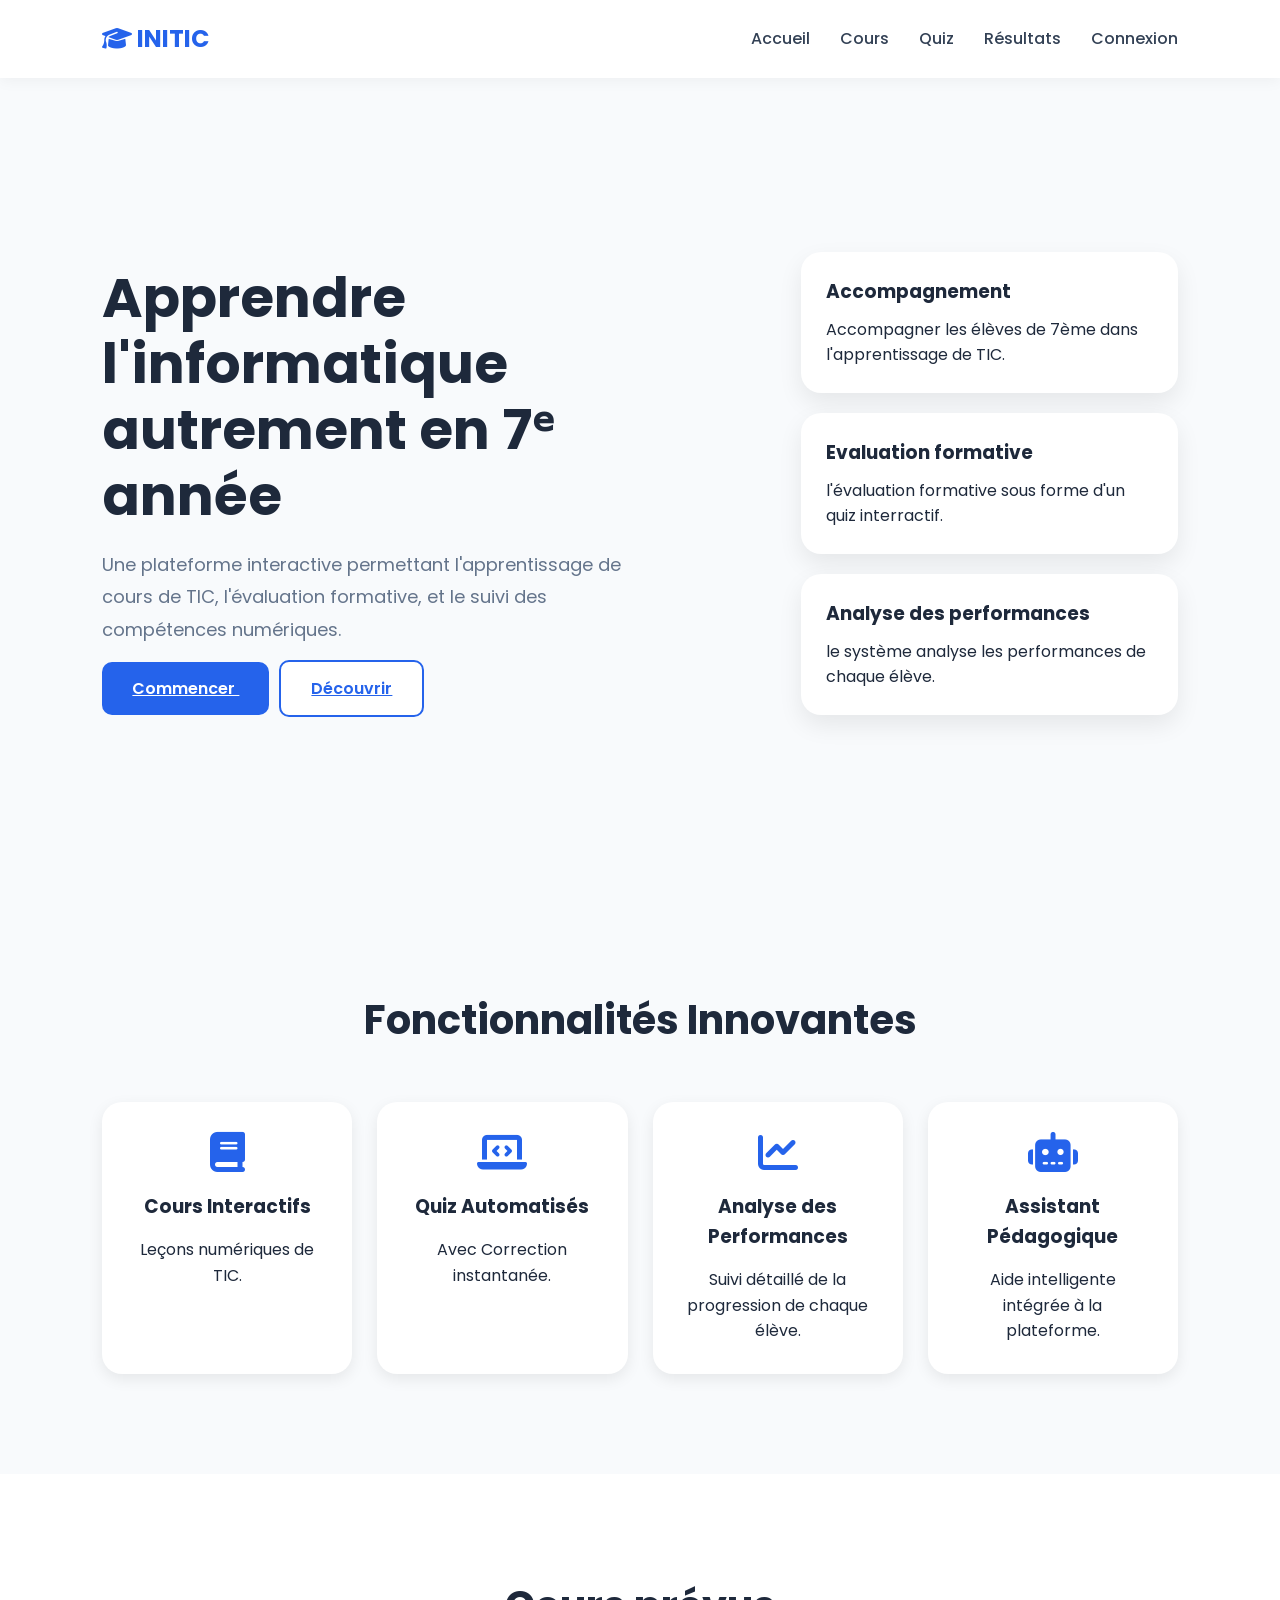
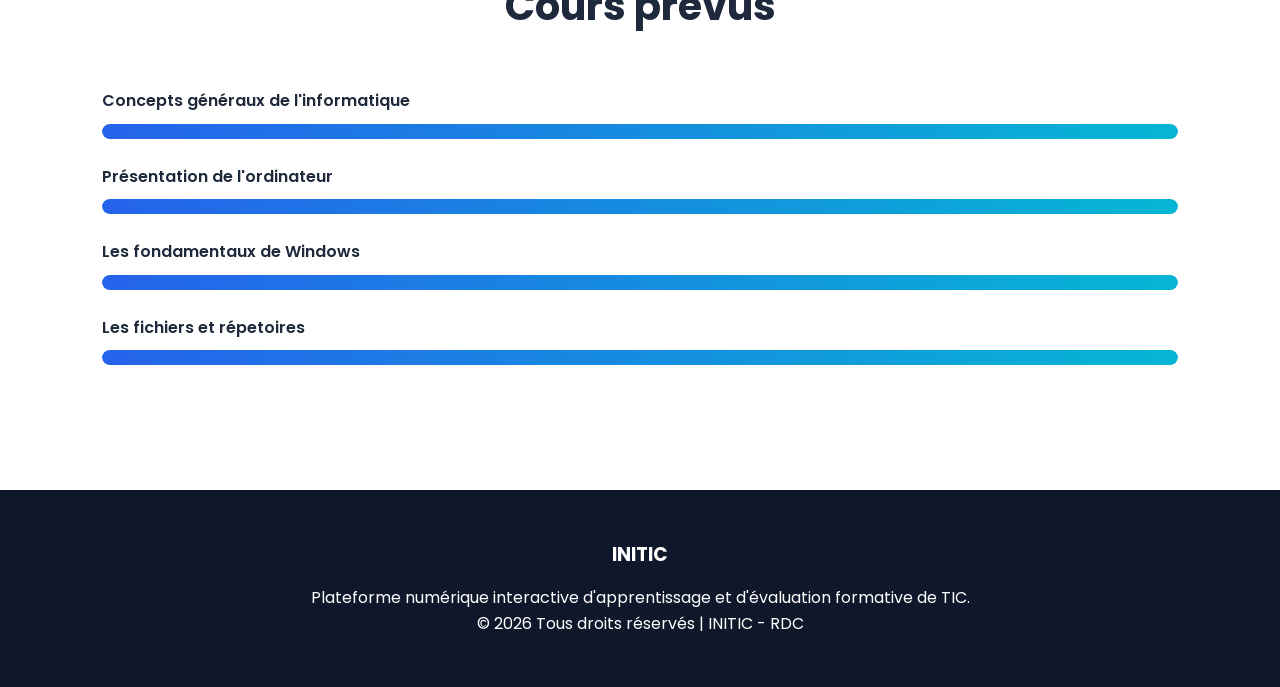
==== Application/index.html @ a900f342 "premier commit" ====
<!DOCTYPE html>
<html lang="fr">

<head>
    <meta charset="UTF-8">
    <meta name="viewport" content="width=device-width, initial-scale=1.0">
    <title>INITIC - Plateforme d'apprentissage numérique</title>

    <link rel="stylesheet" href="../CSS/responsive.css">
    <link rel="stylesheet" href="../CSS/Style.css">

    <link rel="preconnect" href="https://fonts.googleapis.com">
    <link href="https://fonts.googleapis.com/css2?family=Poppins:wght@300;400;500;600;700&display=swap"
        rel="stylesheet">

    <link rel="stylesheet"
        href="https://cdnjs.cloudflare.com/ajax/libs/font-awesome/6.7.1/css/all.min.css">
</head>

<body onload="updateNavbar()">

    <!-- HEADER -->

    <header class="header">

        <div class="logo">
            <i class="fa-solid fa-graduation-cap"></i>
            INITIC
        </div>

        <nav aria-label="Navigation principale">
            <ul>
                <li><a href="index.html" title="Accueil" aria-label="Aller à l'accueil">Accueil</a></li>
                <li><a href="Cours.html" title="Mes cours" aria-label="Voir mes cours">Cours</a></li>
                <li><a href="Quiz.html" title="Quiz" aria-label="Accéder aux quiz">Quiz</a></li>
                <li><a href="Resultats.html" title="Résultats obtenus" aria-label="Voir mes résultats">Résultats</a></li>
                <li><a href="login.html" title="Se connecter" aria-label="Page de connexion">Connexion</a></li>
            </ul>
        </nav>

    </header>

    <!-- HERO -->

    <section class="hero">

        <div class="hero-left">

            <h1>
                Apprendre l'informatique autrement en 7ᵉ année
            </h1>

            <p>
                Une plateforme interactive permettant
                l'apprentissage de cours de TIC, l'évaluation formative,
                 et le suivi
                des compétences numériques.
            </p>

            <div class="hero-buttons">

                <a href="#" onclick="checkAccessAndNavigate('Cours.html'); return false;" class="btn-primary" aria-label="Commencer l'apprentissage" title="Commencer">
                    Commencer
                </a>

                <a href="#" onclick="checkAccessAndNavigate('Resultats.html'); return false;" class="btn-secondary" aria-label="Découvrir la plateforme" title="Découvrir">
                    Découvrir
                </a>

            </div>

        </div>

        <div class="hero-right">

            <div class="card-preview">

                <h3>Accompagnement</h3>

                <p>
                    Accompagner les élèves de 7ème dans l'apprentissage de TIC.
                </p>

            </div>

            <div class="card-preview">

                <h3>Evaluation formative</h3>

                <p>
                   l'évaluation formative sous forme d'un quiz interractif.
                </p>

            </div>

            <div class="card-preview">

                <h3>Analyse des performances</h3>

                <p>
                    le système analyse les performances de chaque élève.
                </p>

            </div>

        </div>

    </section>

    <!-- FONCTIONNALITÉS -->

    <section class="features">

        <h2>Fonctionnalités Innovantes</h2>

        <div class="feature-grid">

            <div class="feature-card">
                <i class="fa-solid fa-book"></i>
                <h3>Cours Interactifs</h3>
                <p>Leçons numériques de TIC.</p>
            </div>

            <div class="feature-card">
                <i class="fa-solid fa-laptop-code"></i>
                <h3>Quiz Automatisés</h3>
                <p> Avec Correction instantanée.</p>
            </div>

            <div class="feature-card">
                <i class="fa-solid fa-chart-line"></i>
                <h3>Analyse des Performances</h3>
                <p>Suivi détaillé de la progression de chaque élève.</p>
            </div>

            <div class="feature-card">
                <i class="fa-solid fa-robot"></i>
                <h3>Assistant Pédagogique</h3>
                <p>Aide intelligente intégrée à la plateforme.</p>
            </div>

        </div>

    </section>

    <!-- RÉSULTATS OBTENUS -->

    <section class="skills">

        <h2>Cours prévus</h2>

        <div class="skill-box">

            <div class="skill">
                <span>Concepts généraux de l'informatique</span>
                <div class="progress">
                    <div style="width:100%"></div>
                </div>
            </div>

            <div class="skill">
                <span>Présentation de l'ordinateur</span>
                <div class="progress">
                    <div style="width:100%"></div>
                </div>
            </div>

            <div class="skill">
                <span>Les fondamentaux de Windows</span>
                <div class="progress">
                    <div style="width:100%"></div>
                </div>
            </div>

            <div class="skill">
                <span>Les fichiers et répetoires</span>
                <div class="progress">
                    <div style="width:100%"></div>
                </div>
            </div>

        </div>

    </section>

    <!-- FOOTER -->

    <footer>

        <h3>INITIC</h3>

        <p>
            Plateforme numérique interactive d'apprentissage
            et d'évaluation formative de TIC.
        </p>

        <p>
            © 2026 Tous droits réservés | INITIC - RDC
        </p>

    </footer>

<script src="../Java Script/Protection.js"></script>
<script>
// Mise à jour dynamique de la navbar selon l'authentification
function updateNavbar() {
    const isConnected = localStorage.getItem('isConnected') === 'true';
    const navList = document.querySelector('nav ul');
    
    if (isConnected) {
        // Remplacer le lien "Connexion" par "Déconnexion"
        const connectionLink = navList.querySelector('li:last-child');
        connectionLink.innerHTML = '<a href="#" onclick="logout(); return false;" title="Se déconnecter" aria-label="Déconnexion">Déconnexion</a>';
        
        // Mettre à jour les liens pour qu'ils soient accessibles
        const coursLink = navList.querySelector('li:nth-child(2) a');
        const quizLink = navList.querySelector('li:nth-child(3) a');
        const resultsLink = navList.querySelector('li:nth-child(4) a');
        
        if (coursLink) coursLink.style.cursor = 'pointer';
        if (quizLink) quizLink.style.cursor = 'pointer';
        if (resultsLink) resultsLink.style.cursor = 'pointer';
    }
}

// Initialiser la navbar au chargement
document.addEventListener('DOMContentLoaded', function() {
    updateNavbar();
    
    // Ajouter un listener pour les changements de connexion
    window.addEventListener('storage', function(e) {
        if (e.key === 'isConnected') {
            updateNavbar();
        }
    });
});

// Redirection pour les boutons du hero si pas connecté
function checkAccessAndNavigate(url) {
    const isConnected = localStorage.getItem('isConnected') === 'true';
    if (!isConnected) {
        alert('Vous devez être connecté pour accéder à cette page. Veuillez vous connecter ou créer un compte.');
        window.location.href = 'login.html';
    } else {
        window.location.href = url;
    }
}
</script>

</body>

</html>
---- CSS/responsive.css ----
/* RESPONSIVE GLOBAL */

:root {
  --primary: #2563eb;
  --primary-dark: #1d4ed8;
  --secondary: #06b6d4;
  --success: #10b981;
  --danger: #ef4444;
  --warning: #f59e0b;
  --light: #f8fafc;
  --dark: #1e293b;
  --gray: #64748b;
  --border: #e2e8f0;
  --radius: 12px;
  --shadow-sm: 0 2px 8px rgba(0,0,0,0.08);
  --shadow-md: 0 5px 15px rgba(0,0,0,0.1);
  --shadow-lg: 0 20px 60px rgba(0,0,0,0.15);
  --surface: #ffffff;
  --muted: #f1f5f9;
  --text: #0f172a;
}

* {
  margin: 0;
  padding: 0;
  box-sizing: border-box;
}

html {
  scroll-behavior: smooth;
}

body {
  font-family: 'Poppins', sans-serif;
  color: var(--dark);
  background: var(--light);
  line-height: 1.6;
}

.header-responsive {
  backdrop-filter: blur(10px);
}

.nav-menu a,
.mobile-nav a,
.teacher-dashboard-link {
  border-radius: 8px;
  padding: 0.45rem 0.7rem;
  line-height: 1;
}

.nav-menu a:hover,
.mobile-nav a:hover,
.teacher-dashboard-link:hover {
  background: #eff6ff;
  color: var(--primary) !important;
}

.teacher-dashboard-link {
  color: #334155;
  font-weight: 500;
  text-decoration: none;
}

.courses-container,
.assistant-container,
.results-container,
.dashboard-container {
  width: min(100%, 1200px);
}

.course-card,
.competence-card,
.chart-card,
.stat-card,
#quizContainer,
#resultContainer > div,
#chatBox {
  border: 1px solid rgba(226, 232, 240, 0.85);
}

.course-card,
.competence-card,
.chart-card,
.stat-card {
  border-radius: 10px !important;
}

.course-card:hover,
.competence-card:hover,
.stat-card:hover {
  transform: translateY(-3px);
  box-shadow: 0 14px 30px rgba(15, 23, 42, 0.1) !important;
}

.quiz-option {
  align-items: center;
  background: #fff;
  border: 2px solid var(--border);
  border-radius: 10px;
  color: var(--text);
  display: flex;
  gap: 0.85rem;
  min-height: 58px;
  padding: 0.95rem 1rem;
  text-align: left;
  width: 100%;
}

.quiz-option-letter {
  align-items: center;
  background: #eef2ff;
  border-radius: 999px;
  color: #4f46e5;
  display: inline-flex;
  flex: 0 0 34px;
  font-weight: 700;
  height: 34px;
  justify-content: center;
}

.quiz-option.selected {
  background: #f5f3ff !important;
  border-color: #8b5cf6 !important;
  color: #312e81 !important;
}

.quiz-option.selected .quiz-option-letter {
  background: #8b5cf6;
  color: #fff;
}

.message-content {
  overflow-wrap: anywhere;
}

.message.bot .message-content strong {
  color: var(--primary);
}

/* HEADER RESPONSIVE */

.header {
  display: flex;
  justify-content: space-between;
  align-items: center;
  padding: 1rem 2%;
  background: white;
  box-shadow: var(--shadow-sm);
  position: sticky;
  top: 0;
  z-index: 1000;
  gap: 1rem;
}

.logo {
  font-size: clamp(18px, 4vw, 28px);
  font-weight: 700;
  color: var(--primary);
  white-space: nowrap;
}

nav ul {
  display: flex;
  list-style: none;
  gap: clamp(15px, 3vw, 30px);
  flex-wrap: wrap;
  justify-content: center;
}

nav a {
  text-decoration: none;
  color: var(--dark);
  font-weight: 500;
  transition: 0.3s ease;
  font-size: clamp(12px, 2vw, 16px);
}

nav a:hover {
  color: var(--primary);
}

/* BUTTONS */

.btn-primary,
.btn-secondary,
button {
  border: none;
  border-radius: var(--radius);
  cursor: pointer;
  font-weight: 600;
  transition: all 0.3s ease;
  padding: clamp(10px, 2vw, 15px) clamp(15px, 3vw, 30px);
  font-size: clamp(13px, 2vw, 16px);
  font-family: 'Poppins', sans-serif;
}

.btn-primary {
  background: linear-gradient(135deg, var(--primary), var(--primary-dark));
  color: white;
}

.btn-primary:hover {
  transform: translateY(-3px);
  box-shadow: var(--shadow-md);
}

.btn-secondary {
  background: white;
  border: 2px solid var(--primary);
  color: var(--primary);
}

.btn-secondary:hover {
  background: var(--primary);
  color: white;
}

/* FORMS */

input,
textarea,
select {
  width: 100%;
  padding: clamp(10px, 2vw, 14px);
  border: 2px solid var(--border);
  border-radius: var(--radius);
  font-family: 'Poppins', sans-serif;
  font-size: clamp(13px, 2vw, 14px);
  transition: all 0.3s ease;
}

input:focus,
textarea:focus,
select:focus {
  outline: none;
  border-color: var(--primary);
  box-shadow: 0 0 0 3px rgba(37, 99, 235, 0.1);
}

input::placeholder {
  color: #cbd5e1;
}

/* CARDS */

.card,
.card-preview {
  background: white;
  border-radius: var(--radius);
  padding: clamp(15px, 3vw, 25px);
  box-shadow: var(--shadow-sm);
  transition: all 0.3s ease;
}

.card:hover,
.card-preview:hover {
  transform: translateY(-5px);
  box-shadow: var(--shadow-md);
}

/* PROGRESS BAR */

.progress-bar {
  height: 12px;
  background: var(--border);
  border-radius: 20px;
  overflow: hidden;
  margin: 10px 0;
}

.progress-bar > div {
  height: 100%;
  background: linear-gradient(90deg, var(--primary), var(--secondary));
  border-radius: 20px;
  transition: width 0.3s ease;
}

/* TABLES */

table {
  width: 100%;
  border-collapse: collapse;
  margin: 20px 0;
  font-size: clamp(12px, 2vw, 14px);
}

thead {
  background: var(--light);
  border-bottom: 2px solid var(--border);
}

th, td {
  padding: clamp(8px, 2vw, 12px);
  text-align: left;
}

tbody tr {
  border-bottom: 1px solid var(--border);
  transition: background 0.2s ease;
}

tbody tr:hover {
  background: var(--light);
}

/* RESPONSIVE BREAKPOINTS */

/* Tablets (768px and below) */
@media (max-width: 768px) {
  
  .header {
    padding: 0.75rem 3%;
  }

  nav ul {
    gap: 15px;
  }

  nav a {
    font-size: 14px;
  }

  .nav-menu {
    display: none !important;
  }

  .mobile-nav a,
  .mobile-nav button {
    width: 100%;
  }

  input,
  textarea,
  select,
  button {
    padding: 12px;
    font-size: 14px;
  }

  .card,
  .card-preview {
    padding: 15px;
  }

  table {
    font-size: 12px;
  }

  th, td {
    padding: 8px;
  }

}

/* Small devices (480px and below) */
@media (max-width: 480px) {
  
  .header {
    padding: 0.5rem 2%;
  }

  .logo {
    font-size: 16px;
  }

  nav ul {
    gap: 10px;
  }

  nav a {
    font-size: 12px;
  }

  input,
  textarea,
  select,
  button {
    padding: 10px;
    font-size: 13px;
  }

  .quiz-option {
    min-height: 54px;
    padding: 0.85rem;
  }

  .card,
  .card-preview {
    padding: 12px;
  }

  table {
    font-size: 11px;
    overflow-x: auto;
  }

  th, td {
    padding: 6px;
  }

}

/* Extra small devices (320px and below) */
@media (max-width: 320px) {
  
  .header {
    flex-direction: column;
  }

  .logo {
    font-size: 14px;
  }

  nav ul {
    gap: 8px;
  }

}
---- CSS/Style.css ----
*{
margin:0;
padding:0;
box-sizing:border-box;
font-family:'Poppins',sans-serif;
}

body{
background:#f8fafc;
color:#1e293b;
}

/* HEADER */

.header{
display:flex;
justify-content:space-between;
align-items:center;
padding:20px 8%;
background:white;
box-shadow:0 2px 15px rgba(0,0,0,0.05);
position:sticky;
top:0;
z-index:100;
}

.logo{
font-size:24px;
font-weight:700;
color:#2563eb;
}

nav ul{
display:flex;
list-style:none;
gap:30px;
}

nav a{
text-decoration:none;
color:#334155;
font-weight:500;
transition:0.3s;
}

nav a:hover{
color:#2563eb;
}

/* HERO */

.hero{
display:flex;
justify-content:space-between;
align-items:center;
padding:80px 8%;
min-height:90vh;
}

.hero-left{
width:50%;
}

.badge{
background:#dbeafe;
color:#2563eb;
padding:10px 20px;
border-radius:30px;
display:inline-block;
margin-bottom:20px;
font-weight:600;
}

.hero-left h1{
font-size:55px;
line-height:1.2;
margin-bottom:20px;
}

.hero-left p{
font-size:18px;
line-height:1.8;
color:#64748b;
}

.hero-buttons{
margin-top:30px;
}

.btn-primary{
background:#2563eb;
color:white;
padding:15px 30px;
border:none;
border-radius:10px;
cursor:pointer;
font-size:16px;
margin-right:10px;
}

.btn-secondary{
background:white;
border:2px solid #2563eb;
padding:15px 30px;
border-radius:10px;
cursor:pointer;
color:#2563eb;
font-size:16px;
}

/* CARDS */

.hero-right{
display:grid;
grid-template-columns:1fr;
gap:20px;
width:35%;
}

.card-preview{
background:white;
padding:25px;
border-radius:20px;
box-shadow:0 10px 25px rgba(0,0,0,0.08);
transition:0.4s;
}

.card-preview:hover{
transform:translateY(-8px);
}

.card-preview h3{
margin-bottom:10px;
}

/* FEATURES */

.features{
padding:100px 8%;
}

.features h2{
text-align:center;
margin-bottom:50px;
font-size:40px;
}

.feature-grid{
display:grid;
grid-template-columns:repeat(auto-fit,minmax(250px,1fr));
gap:25px;
}

.feature-card{
background:white;
padding:30px;
text-align:center;
border-radius:20px;
box-shadow:0 5px 15px rgba(0,0,0,0.08);
}

.feature-card i{
font-size:40px;
margin-bottom:20px;
color:#2563eb;
}

.feature-card h3{
margin-bottom:15px;
}

/* SKILLS */

.skills{
padding:100px 8%;
background:white;
}

.skills h2{
text-align:center;
margin-bottom:50px;
font-size:40px;
}

.skill{
margin-bottom:25px;
}

.skill span{
font-weight:600;
}

.progress{
height:15px;
background:#e2e8f0;
border-radius:20px;
margin-top:10px;
overflow:hidden;
}

.progress div{
height:100%;
background:linear-gradient(
90deg,
#2563eb,
#06b6d4
);
border-radius:20px;
}

/* FOOTER */

footer{
background:#0f172a;
color:white;
padding:50px;
text-align:center;
}

footer h3{
margin-bottom:15px;
}

/* RESPONSIVE */

@media(max-width:1024px){

.hero{
padding:60px 5%;
}

.hero-left h1{
font-size:45px;
}

.hero-left p{
font-size:16px;
}

nav ul{
gap:20px;
}

nav a{
font-size:14px;
}

}

@media(max-width:768px){

.header{
padding:15px 5%;
}

.logo{
font-size:20px;
}

.hero{
flex-direction:column;
padding:40px 5%;
min-height:auto;
}

.hero-left{
width:100%;
text-align:center;
margin-bottom:30px;
}

.hero-right{
width:100%;
margin-top:0;
}

.hero-left h1{
font-size:32px;
line-height:1.3;
}

.hero-left p{
font-size:15px;
}

.hero-buttons{
display:flex;
flex-direction:column;
gap:15px;
margin-top:25px;
}

.btn-primary,
.btn-secondary{
width:100%;
padding:12px 20px;
font-size:14px;
margin-right:0;
}

nav ul{
display:none;
}

.feature-grid{
grid-template-columns:1fr;
gap:15px;
}

.skills{
padding:60px 5%;
}

.features{
padding:60px 5%;
}

.progress{
height:12px;
}

}

@media(max-width:480px){

.header{
padding:12px 3%;
flex-wrap:wrap;
}

.logo{
font-size:18px;
width:100%;
text-align:center;
margin-bottom:10px;
}

nav{
width:100%;
}

nav ul{
display:none;
flex-direction:column;
width:100%;
gap:0;
}

nav ul.mobile-menu{
display:flex;
}

.hero{
padding:20px 3%;
}

.hero-left h1{
font-size:24px;
}

.hero-left p{
font-size:14px;
}

.btn-primary,
.btn-secondary{
padding:10px 15px;
font-size:13px;
}

.card-preview{
padding:15px;
}

.card-preview h3{
font-size:16px;
}

.features h2,
.skills h2{
font-size:28px;
margin-bottom:30px;
}

.feature-card{
padding:20px;
}

.feature-card i{
font-size:30px;
margin-bottom:15px;
}

}
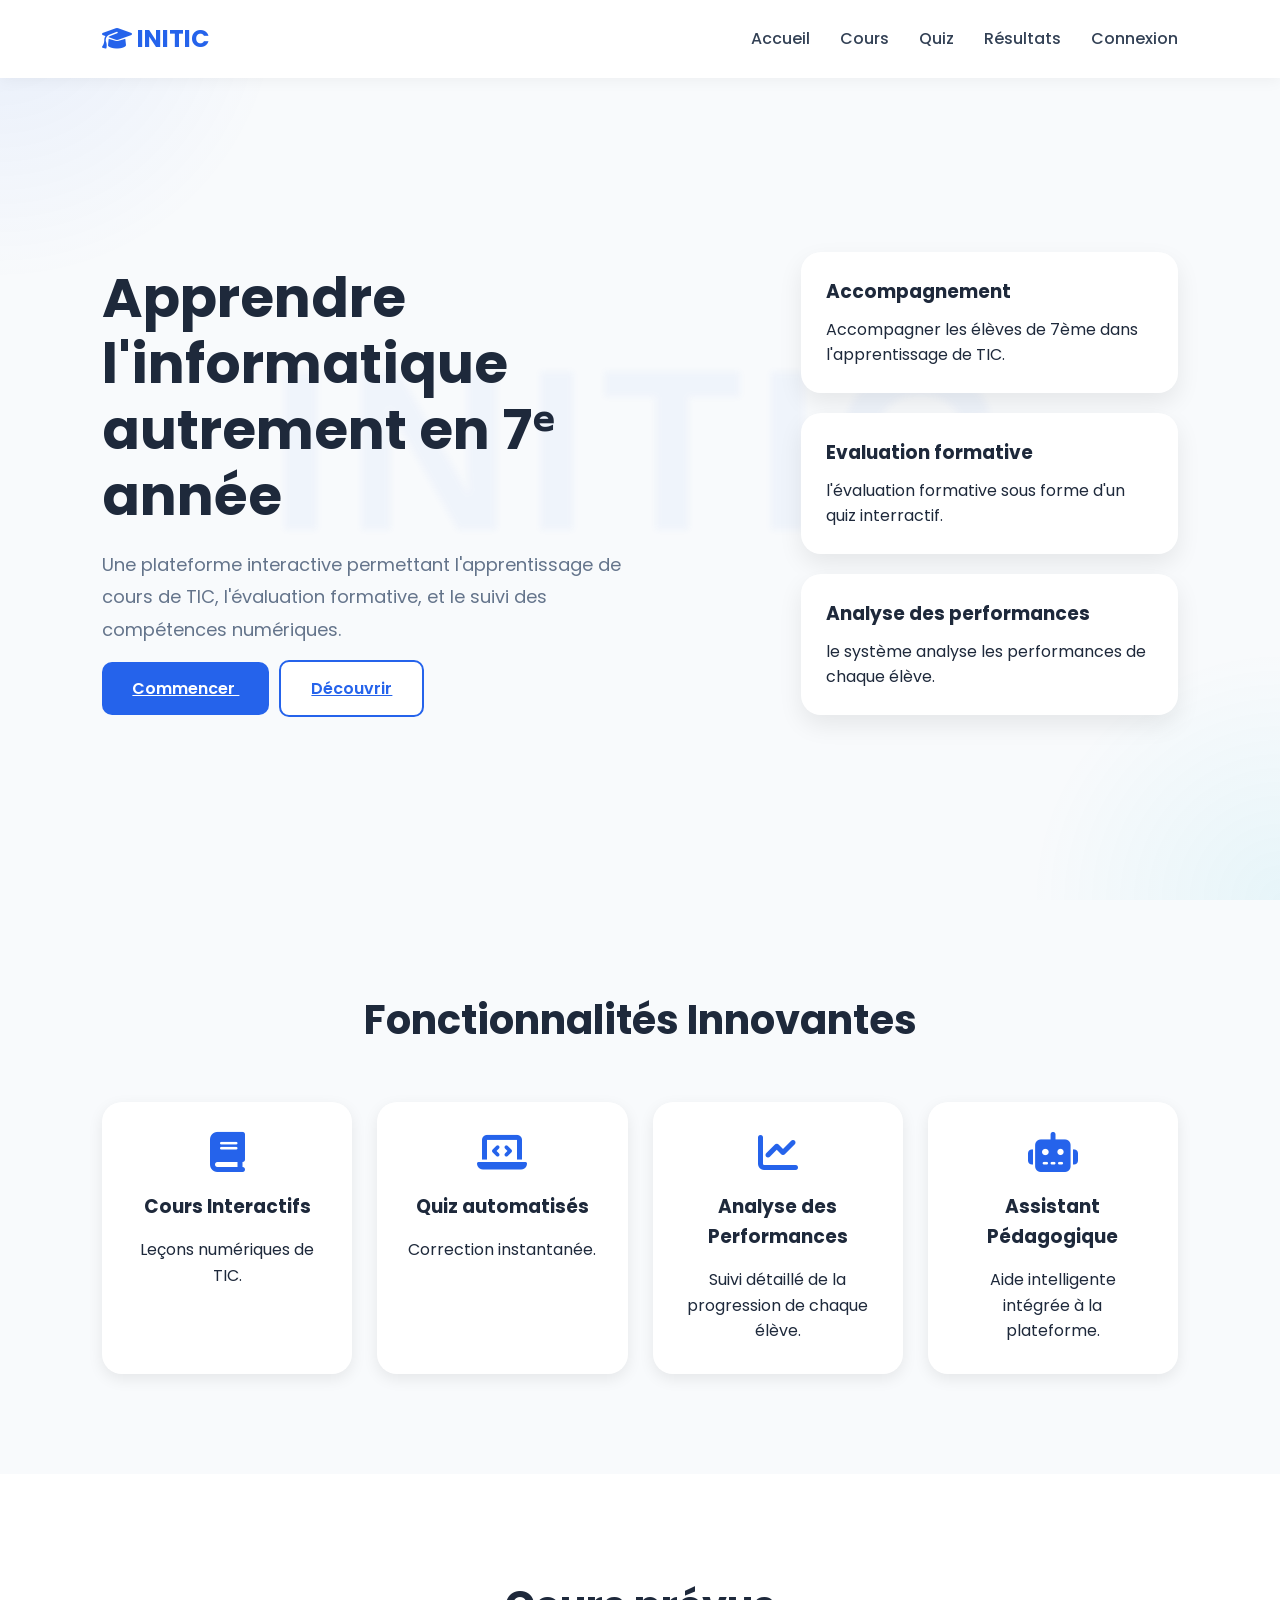
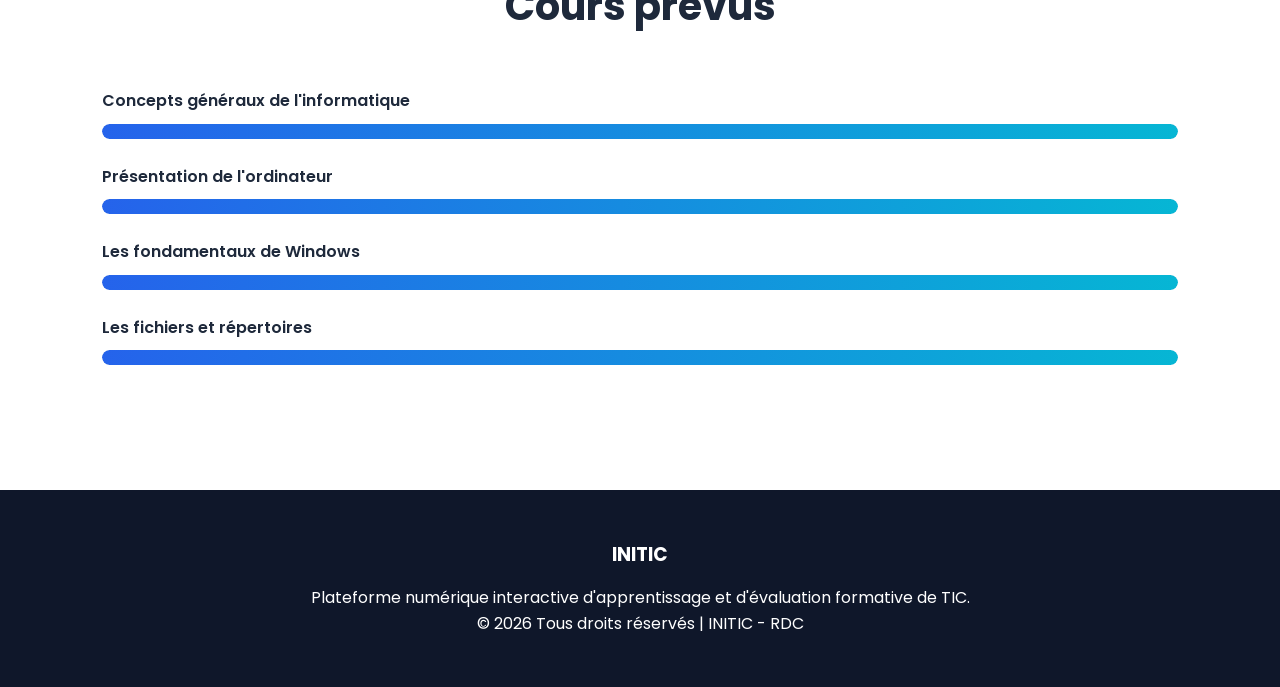
==== commit c51a86d2: "INITIC ISP" ====
--- a/Application/index.html
+++ b/Application/index.html
@@ -5,9 +5,10 @@
     <meta charset="UTF-8">
     <meta name="viewport" content="width=device-width, initial-scale=1.0">
     <title>INITIC - Plateforme d'apprentissage numérique</title>
-
-    <link rel="stylesheet" href="../CSS/responsive.css">
-    <link rel="stylesheet" href="../CSS/Style.css">
+    <base href="./">
+
+    <link rel="stylesheet" href="CSS/responsive.css">
+    <link rel="stylesheet" href="CSS/Style.css">
 
     <link rel="preconnect" href="https://fonts.googleapis.com">
     <link href="https://fonts.googleapis.com/css2?family=Poppins:wght@300;400;500;600;700&display=swap"
@@ -123,8 +124,8 @@
 
             <div class="feature-card">
                 <i class="fa-solid fa-laptop-code"></i>
-                <h3>Quiz Automatisés</h3>
-                <p> Avec Correction instantanée.</p>
+                <h3>Quiz automatisés</h3>
+                <p>Correction instantanée.</p>
             </div>
 
             <div class="feature-card">
@@ -173,7 +174,7 @@
             </div>
 
             <div class="skill">
-                <span>Les fichiers et répetoires</span>
+                <span>Les fichiers et répertoires</span>
                 <div class="progress">
                     <div style="width:100%"></div>
                 </div>
@@ -200,7 +201,7 @@
 
     </footer>
 
-<script src="../Java Script/Protection.js"></script>
+<script src="JavaScript/Protection.js"></script>
 <script>
 // Mise à jour dynamique de la navbar selon l'authentification
 function updateNavbar() {
@@ -226,11 +227,17 @@
 // Initialiser la navbar au chargement
 document.addEventListener('DOMContentLoaded', function() {
     updateNavbar();
+    if (typeof applyRoleNavigation === 'function') {
+        applyRoleNavigation();
+    }
     
     // Ajouter un listener pour les changements de connexion
     window.addEventListener('storage', function(e) {
         if (e.key === 'isConnected') {
             updateNavbar();
+            if (typeof applyRoleNavigation === 'function') {
+                applyRoleNavigation();
+            }
         }
     });
 });
@@ -249,4 +256,4 @@
 
 </body>
 
-</html>+</html>
--- a/Application/CSS/responsive.css
+++ b/Application/CSS/responsive.css
@@ -0,0 +1,484 @@
+/* RESPONSIVE GLOBAL */
+
+:root {
+  --primary: #2563eb;
+  --primary-dark: #1d4ed8;
+  --secondary: #06b6d4;
+  --success: #10b981;
+  --danger: #ef4444;
+  --warning: #f59e0b;
+  --light: #f8fafc;
+  --dark: #1e293b;
+  --gray: #64748b;
+  --border: #e2e8f0;
+  --radius: 12px;
+  --shadow-sm: 0 2px 8px rgba(0,0,0,0.08);
+  --shadow-md: 0 5px 15px rgba(0,0,0,0.1);
+  --shadow-lg: 0 20px 60px rgba(0,0,0,0.15);
+  --surface: #ffffff;
+  --muted: #f1f5f9;
+  --text: #0f172a;
+}
+
+* {
+  margin: 0;
+  padding: 0;
+  box-sizing: border-box;
+}
+
+html {
+  scroll-behavior: smooth;
+}
+
+body {
+  position: relative;
+  min-height: 100vh;
+  font-family: 'Poppins', sans-serif;
+  color: var(--dark);
+  background: linear-gradient(180deg, #f8fbff 0%, #eef4ff 100%);
+  line-height: 1.6;
+}
+
+body::before {
+  content: 'INITIC';
+  position: fixed;
+  inset: 0;
+  z-index: -2;
+  display: flex;
+  align-items: center;
+  justify-content: center;
+  font-family: 'Poppins', sans-serif;
+  font-weight: 900;
+  font-size: clamp(140px, 18vw, 260px);
+  color: rgba(37, 99, 235, 0.08);
+  text-transform: uppercase;
+  letter-spacing: 0.8rem;
+  filter: blur(3px);
+  opacity: 0.5;
+  pointer-events: none;
+}
+
+body::after {
+  content: '';
+  position: fixed;
+  inset: 0;
+  z-index: -3;
+  background: radial-gradient(circle at top left, rgba(37, 99, 235, 0.08), transparent 18%),
+              radial-gradient(circle at bottom right, rgba(6, 182, 212, 0.07), transparent 16%);
+  pointer-events: none;
+}
+
+.header-responsive {
+  backdrop-filter: blur(10px);
+}
+
+.nav-menu a,
+.mobile-nav a,
+.teacher-dashboard-link {
+  border-radius: 8px;
+  padding: 0.45rem 0.7rem;
+  line-height: 1;
+}
+
+.nav-menu a:hover,
+.mobile-nav a:hover,
+.teacher-dashboard-link:hover {
+  background: #eff6ff;
+  color: var(--primary) !important;
+}
+
+.logout-button {
+  display: inline-flex;
+  align-items: center;
+  justify-content: center;
+  vertical-align: middle;
+  background: var(--danger);
+  color: white;
+  border: none;
+  border-radius: 8px;
+  padding: 0.45rem 0.7rem;
+  line-height: 1;
+  font-size: clamp(12px, 2vw, 16px);
+  font-weight: 500;
+  cursor: pointer;
+  transition: background 0.3s ease, transform 0.3s ease;
+  box-sizing: border-box;
+}
+
+.header-responsive .user-profile {
+  display: flex;
+  align-items: center;
+  gap: 1rem;
+  margin: 0;
+}
+
+.logout-button:hover {
+  background: #dc2626;
+}
+
+.mobile-nav .logout-button {
+  width: 100%;
+  text-align: left;
+}
+
+.teacher-dashboard-link {
+  color: #334155;
+  font-weight: 500;
+  text-decoration: none;
+}
+
+.courses-container,
+.assistant-container,
+.results-container,
+.dashboard-container {
+  width: min(100%, 1200px);
+}
+
+.course-card,
+.competence-card,
+.chart-card,
+.stat-card,
+#quizContainer,
+#resultContainer > div,
+#chatBox {
+  border: 1px solid rgba(226, 232, 240, 0.85);
+}
+
+.course-card,
+.competence-card,
+.chart-card,
+.stat-card {
+  border-radius: 10px !important;
+}
+
+.course-card:hover,
+.competence-card:hover,
+.stat-card:hover {
+  transform: translateY(-3px);
+  box-shadow: 0 14px 30px rgba(15, 23, 42, 0.1) !important;
+}
+
+.quiz-option {
+  align-items: center;
+  background: #fff;
+  border: 2px solid var(--border);
+  border-radius: 10px;
+  color: var(--text);
+  display: flex;
+  gap: 0.85rem;
+  min-height: 58px;
+  padding: 0.95rem 1rem;
+  text-align: left;
+  width: 100%;
+}
+
+.quiz-option-letter {
+  align-items: center;
+  background: #eef2ff;
+  border-radius: 999px;
+  color: #4f46e5;
+  display: inline-flex;
+  flex: 0 0 34px;
+  font-weight: 700;
+  height: 34px;
+  justify-content: center;
+}
+
+.quiz-option.selected {
+  background: #f5f3ff !important;
+  border-color: #8b5cf6 !important;
+  color: #312e81 !important;
+}
+
+.quiz-option.selected .quiz-option-letter {
+  background: #8b5cf6;
+  color: #fff;
+}
+
+.message-content {
+  overflow-wrap: anywhere;
+}
+
+.message.bot .message-content strong {
+  color: var(--primary);
+}
+
+/* HEADER RESPONSIVE */
+
+.header {
+  display: flex;
+  justify-content: space-between;
+  align-items: center;
+  padding: 1rem 2%;
+  background: white;
+  box-shadow: var(--shadow-sm);
+  position: sticky;
+  top: 0;
+  z-index: 1000;
+  gap: 1rem;
+}
+
+.logo {
+  font-size: clamp(18px, 4vw, 28px);
+  font-weight: 700;
+  color: var(--primary);
+  white-space: nowrap;
+}
+
+nav ul {
+  display: flex;
+  list-style: none;
+  gap: clamp(15px, 3vw, 30px);
+  flex-wrap: wrap;
+  justify-content: center;
+}
+
+nav a {
+  text-decoration: none;
+  color: var(--dark);
+  font-weight: 500;
+  transition: 0.3s ease;
+  font-size: clamp(12px, 2vw, 16px);
+}
+
+nav a:hover {
+  color: var(--primary);
+}
+
+/* BUTTONS */
+
+.btn-primary,
+.btn-secondary,
+button {
+  border: none;
+  border-radius: var(--radius);
+  cursor: pointer;
+  font-weight: 600;
+  transition: all 0.3s ease;
+  padding: clamp(10px, 2vw, 15px) clamp(15px, 3vw, 30px);
+  font-size: clamp(13px, 2vw, 16px);
+  font-family: 'Poppins', sans-serif;
+}
+
+.btn-primary {
+  background: linear-gradient(135deg, var(--primary), var(--primary-dark));
+  color: white;
+}
+
+.btn-primary:hover {
+  transform: translateY(-3px);
+  box-shadow: var(--shadow-md);
+}
+
+.btn-secondary {
+  background: white;
+  border: 2px solid var(--primary);
+  color: var(--primary);
+}
+
+.btn-secondary:hover {
+  background: var(--primary);
+  color: white;
+}
+
+/* FORMS */
+
+input,
+textarea,
+select {
+  width: 100%;
+  padding: clamp(10px, 2vw, 14px);
+  border: 2px solid var(--border);
+  border-radius: var(--radius);
+  font-family: 'Poppins', sans-serif;
+  font-size: clamp(13px, 2vw, 14px);
+  transition: all 0.3s ease;
+}
+
+input:focus,
+textarea:focus,
+select:focus {
+  outline: none;
+  border-color: var(--primary);
+  box-shadow: 0 0 0 3px rgba(37, 99, 235, 0.1);
+}
+
+input::placeholder {
+  color: #cbd5e1;
+}
+
+/* CARDS */
+
+.card,
+.card-preview {
+  background: white;
+  border-radius: var(--radius);
+  padding: clamp(15px, 3vw, 25px);
+  box-shadow: var(--shadow-sm);
+  transition: all 0.3s ease;
+}
+
+.card:hover,
+.card-preview:hover {
+  transform: translateY(-5px);
+  box-shadow: var(--shadow-md);
+}
+
+/* PROGRESS BAR */
+
+.progress-bar {
+  height: 12px;
+  background: var(--border);
+  border-radius: 20px;
+  overflow: hidden;
+  margin: 10px 0;
+}
+
+.progress-bar > div {
+  height: 100%;
+  background: linear-gradient(90deg, var(--primary), var(--secondary));
+  border-radius: 20px;
+  transition: width 0.3s ease;
+}
+
+/* TABLES */
+
+table {
+  width: 100%;
+  border-collapse: collapse;
+  margin: 20px 0;
+  font-size: clamp(12px, 2vw, 14px);
+}
+
+thead {
+  background: var(--light);
+  border-bottom: 2px solid var(--border);
+}
+
+th, td {
+  padding: clamp(8px, 2vw, 12px);
+  text-align: left;
+}
+
+tbody tr {
+  border-bottom: 1px solid var(--border);
+  transition: background 0.2s ease;
+}
+
+tbody tr:hover {
+  background: var(--light);
+}
+
+/* RESPONSIVE BREAKPOINTS */
+
+/* Tablets (768px and below) */
+@media (max-width: 768px) {
+  
+  .header {
+    padding: 0.75rem 3%;
+  }
+
+  nav ul {
+    gap: 15px;
+  }
+
+  nav a {
+    font-size: 14px;
+  }
+
+  .nav-menu {
+    display: none !important;
+  }
+
+  .mobile-nav a,
+  .mobile-nav button {
+    width: 100%;
+  }
+
+  input,
+  textarea,
+  select,
+  button {
+    padding: 12px;
+    font-size: 14px;
+  }
+
+  .card,
+  .card-preview {
+    padding: 15px;
+  }
+
+  table {
+    font-size: 12px;
+  }
+
+  th, td {
+    padding: 8px;
+  }
+
+}
+
+/* Small devices (480px and below) */
+@media (max-width: 480px) {
+  
+  .header {
+    padding: 0.5rem 2%;
+  }
+
+  .logo {
+    font-size: 16px;
+  }
+
+  nav ul {
+    gap: 10px;
+  }
+
+  nav a {
+    font-size: 12px;
+  }
+
+  input,
+  textarea,
+  select,
+  button {
+    padding: 10px;
+    font-size: 13px;
+  }
+
+  .quiz-option {
+    min-height: 54px;
+    padding: 0.85rem;
+  }
+
+  .card,
+  .card-preview {
+    padding: 12px;
+  }
+
+  table {
+    font-size: 11px;
+    overflow-x: auto;
+  }
+
+  th, td {
+    padding: 6px;
+  }
+
+}
+
+/* Extra small devices (320px and below) */
+@media (max-width: 320px) {
+  
+  .header {
+    flex-direction: column;
+  }
+
+  .logo {
+    font-size: 14px;
+  }
+
+  nav ul {
+    gap: 8px;
+  }
+
+}
--- a/Application/CSS/Style.css
+++ b/Application/CSS/Style.css
@@ -0,0 +1,395 @@
+*{
+margin:0;
+padding:0;
+box-sizing:border-box;
+font-family:'Poppins','Segoe UI',Roboto,Arial,sans-serif;
+}
+
+body{
+background:#f8fafc;
+color:#1e293b;
+font-family:'Poppins','Segoe UI',Roboto,Arial,sans-serif;
+}
+
+/* HEADER */
+
+.header{
+display:flex;
+justify-content:space-between;
+align-items:center;
+padding:20px 8%;
+background:white;
+box-shadow:0 2px 15px rgba(0,0,0,0.05);
+position:sticky;
+top:0;
+z-index:100;
+}
+
+.logo{
+font-size:24px;
+font-weight:700;
+color:#2563eb;
+}
+
+nav ul{
+display:flex;
+list-style:none;
+gap:30px;
+}
+
+nav a{
+text-decoration:none;
+color:#334155;
+font-weight:500;
+transition:0.3s;
+}
+
+nav a:hover{
+color:#2563eb;
+}
+
+/* HERO */
+
+.hero{
+display:flex;
+justify-content:space-between;
+align-items:center;
+padding:80px 8%;
+min-height:90vh;
+}
+
+.hero-left{
+width:50%;
+}
+
+.badge{
+background:#dbeafe;
+color:#2563eb;
+padding:10px 20px;
+border-radius:30px;
+display:inline-block;
+margin-bottom:20px;
+font-weight:600;
+}
+
+.hero-left h1{
+font-size:55px;
+line-height:1.2;
+margin-bottom:20px;
+}
+
+.hero-left p{
+font-size:18px;
+line-height:1.8;
+color:#64748b;
+}
+
+.hero-buttons{
+margin-top:30px;
+}
+
+.btn-primary{
+background:#2563eb;
+color:white;
+padding:15px 30px;
+border:none;
+border-radius:10px;
+cursor:pointer;
+font-size:16px;
+margin-right:10px;
+}
+
+.btn-secondary{
+background:white;
+border:2px solid #2563eb;
+padding:15px 30px;
+border-radius:10px;
+cursor:pointer;
+color:#2563eb;
+font-size:16px;
+}
+
+/* CARDS */
+
+.hero-right{
+display:grid;
+grid-template-columns:1fr;
+gap:20px;
+width:35%;
+}
+
+.card-preview{
+background:white;
+padding:25px;
+border-radius:20px;
+box-shadow:0 10px 25px rgba(0,0,0,0.08);
+transition:0.4s;
+}
+
+.card-preview:hover{
+transform:translateY(-8px);
+}
+
+.card-preview h3{
+margin-bottom:10px;
+}
+
+/* FEATURES */
+
+.features{
+padding:100px 8%;
+}
+
+.features h2{
+text-align:center;
+margin-bottom:50px;
+font-size:40px;
+}
+
+.feature-grid{
+display:grid;
+grid-template-columns:repeat(auto-fit,minmax(250px,1fr));
+gap:25px;
+}
+
+.feature-card{
+background:white;
+padding:30px;
+text-align:center;
+border-radius:20px;
+box-shadow:0 5px 15px rgba(0,0,0,0.08);
+}
+
+.feature-card i{
+font-size:40px;
+margin-bottom:20px;
+color:#2563eb;
+}
+
+.feature-card h3{
+margin-bottom:15px;
+}
+
+/* SKILLS */
+
+.skills{
+padding:100px 8%;
+background:white;
+}
+
+.skills h2{
+text-align:center;
+margin-bottom:50px;
+font-size:40px;
+}
+
+.skill{
+margin-bottom:25px;
+}
+
+.skill span{
+font-weight:600;
+}
+
+.progress{
+height:15px;
+background:#e2e8f0;
+border-radius:20px;
+margin-top:10px;
+overflow:hidden;
+}
+
+.progress div{
+height:100%;
+background:linear-gradient(
+90deg,
+#2563eb,
+#06b6d4
+);
+border-radius:20px;
+}
+
+/* FOOTER */
+
+footer{
+background:#0f172a;
+color:white;
+padding:50px;
+text-align:center;
+}
+
+footer h3{
+margin-bottom:15px;
+}
+
+/* RESPONSIVE */
+
+@media(max-width:1024px){
+
+.hero{
+padding:60px 5%;
+}
+
+.hero-left h1{
+font-size:45px;
+}
+
+.hero-left p{
+font-size:16px;
+}
+
+nav ul{
+gap:20px;
+}
+
+nav a{
+font-size:14px;
+}
+
+}
+
+@media(max-width:768px){
+
+.header{
+padding:15px 5%;
+}
+
+.logo{
+font-size:20px;
+}
+
+.hero{
+flex-direction:column;
+padding:40px 5%;
+min-height:auto;
+}
+
+.hero-left{
+width:100%;
+text-align:center;
+margin-bottom:30px;
+}
+
+.hero-right{
+width:100%;
+margin-top:0;
+}
+
+.hero-left h1{
+font-size:32px;
+line-height:1.3;
+}
+
+.hero-left p{
+font-size:15px;
+}
+
+.hero-buttons{
+display:flex;
+flex-direction:column;
+gap:15px;
+margin-top:25px;
+}
+
+.btn-primary,
+.btn-secondary{
+width:100%;
+padding:12px 20px;
+font-size:14px;
+margin-right:0;
+}
+
+nav ul{
+display:none;
+}
+
+.feature-grid{
+grid-template-columns:1fr;
+gap:15px;
+}
+
+.skills{
+padding:60px 5%;
+}
+
+.features{
+padding:60px 5%;
+}
+
+.progress{
+height:12px;
+}
+
+}
+
+@media(max-width:480px){
+
+.header{
+padding:12px 3%;
+flex-wrap:wrap;
+}
+
+.logo{
+font-size:18px;
+width:100%;
+text-align:center;
+margin-bottom:10px;
+}
+
+nav{
+width:100%;
+}
+
+nav ul{
+display:none;
+flex-direction:column;
+width:100%;
+gap:0;
+}
+
+nav ul.mobile-menu{
+display:flex;
+}
+
+.hero{
+padding:20px 3%;
+}
+
+.hero-left h1{
+font-size:24px;
+}
+
+.hero-left p{
+font-size:14px;
+}
+
+.btn-primary,
+.btn-secondary{
+padding:10px 15px;
+font-size:13px;
+}
+
+.card-preview{
+padding:15px;
+}
+
+.card-preview h3{
+font-size:16px;
+}
+
+.features h2,
+.skills h2{
+font-size:28px;
+margin-bottom:30px;
+}
+
+.feature-card{
+padding:20px;
+}
+
+.feature-card i{
+font-size:30px;
+margin-bottom:15px;
+}
+
+}
